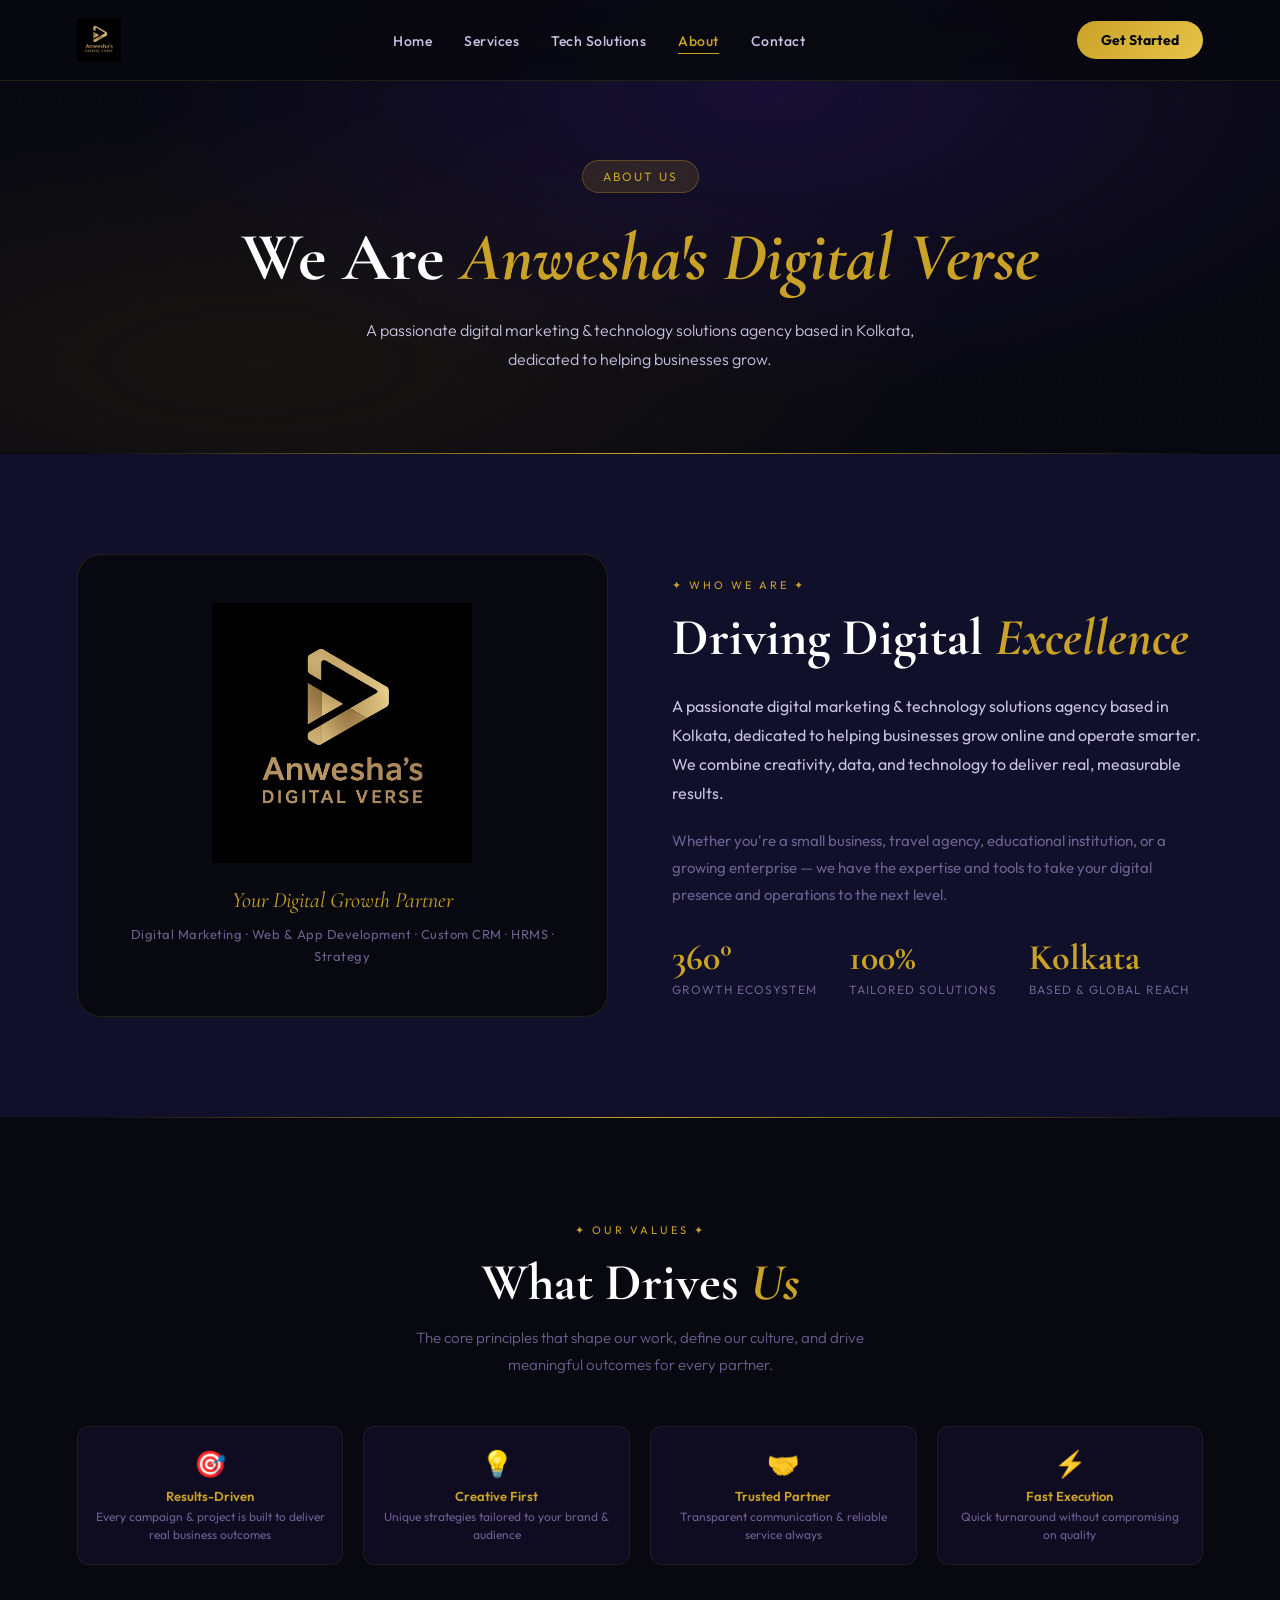
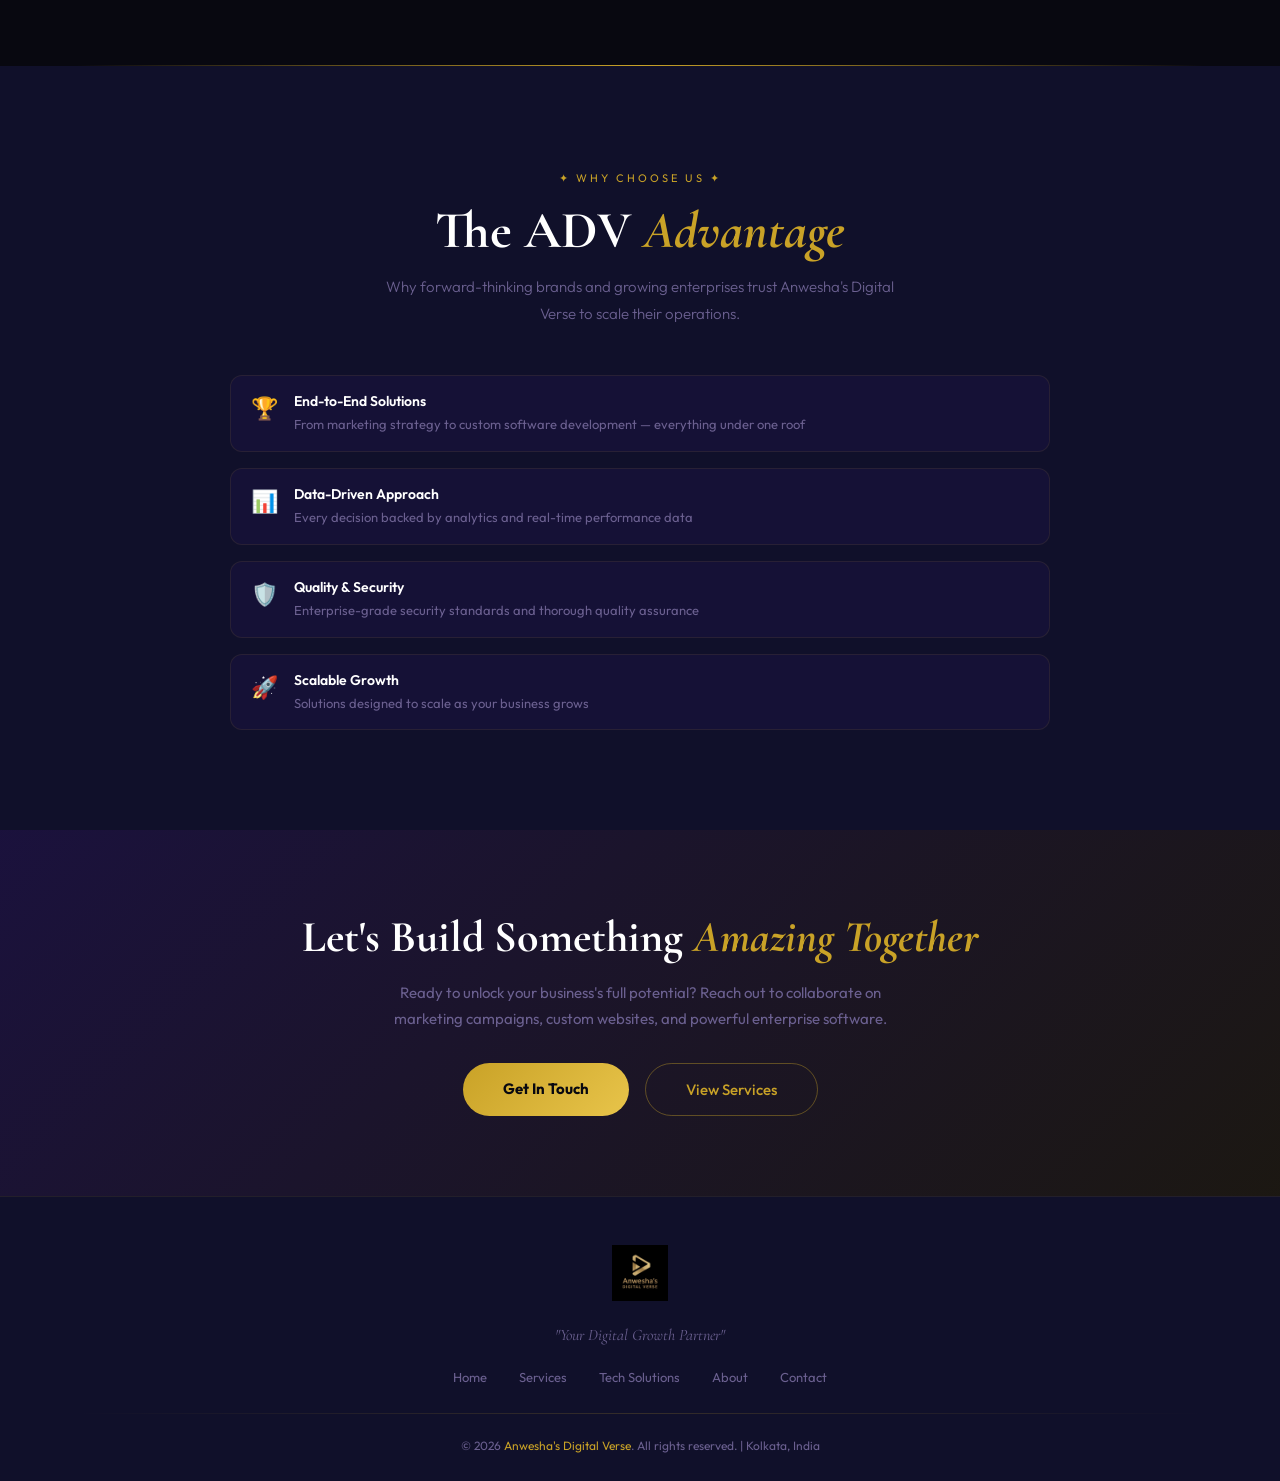
==== about.html @ 4ffcf2fe "Add files via upload" ====
<!DOCTYPE html>
<html lang="en">
<head>
  <meta charset="UTF-8"/>
  <meta name="viewport" content="width=device-width, initial-scale=1.0"/>
  <title>About Us | Anwesha's Digital Verse — Digital Growth Partner</title>
  <meta name="description" content="Discover Anwesha's Digital Verse — Kolkata's dedicated digital marketing and technology solutions agency specializing in social media, web & app development, custom CRM, and HRMS."/>
  
  <!-- Google Fonts -->
  <link href="https://fonts.googleapis.com/css2?family=Cormorant+Garamond:ital,wght@0,400;0,600;0,700;1,400;1,600&family=Outfit:wght@300;400;500;600;700&display=swap" rel="stylesheet"/>
  
  <!-- Global Stylesheet -->
  <link rel="stylesheet" href="styles.css"/>
</head>
<body>

  <!-- Navigation -->
  <nav>
    <a href="index.html" class="nav-logo">
      <img src="logo.png" alt="Anwesha's Digital Verse"/>
    </a>
    <ul class="nav-links">
      <li><a href="index.html">Home</a></li>
      <li><a href="services.html">Services</a></li>
      <li><a href="tech-solutions.html">Tech Solutions</a></li>
      <li><a href="about.html" class="active">About</a></li>
      <li><a href="contact.html">Contact</a></li>
    </ul>
    <a href="contact.html" class="nav-cta">Get Started</a>
    <button class="hamburger" onclick="openMobileNav()" aria-label="Toggle Navigation">
      <span></span><span></span><span></span>
    </button>
  </nav>

  <!-- Mobile Nav Overlay -->
  <div class="mobile-nav" id="mobileNav">
    <button class="close-btn" onclick="closeMobileNav()" aria-label="Close Navigation">✕</button>
    <a href="index.html">Home</a>
    <a href="services.html">Services</a>
    <a href="tech-solutions.html">Tech Solutions</a>
    <a href="about.html" class="active">About</a>
    <a href="contact.html">Contact</a>
  </div>

  <!-- 1. Page Hero -->
  <section class="page-hero">
    <div class="hero-badge">About Us</div>
    <h1>We Are <em>Anwesha's Digital Verse</em></h1>
    <p>A passionate digital marketing &amp; technology solutions agency based in Kolkata, dedicated to helping businesses grow.</p>
  </section>

  <div class="gold-divider"></div>

  <!-- 2. About Section -->
  <section style="background: var(--dark2); padding: 100px 6%;">
    <div class="two-col" style="display:grid;grid-template-columns:1fr 1fr;gap:64px;align-items:center;">
      <!-- Left Column: Logo & Brand Card -->
      <div style="background: var(--dark); border-radius: 24px; padding: 48px; border: 1px solid rgba(201,162,39,0.15); text-align: center;">
        <img src="logo.png" alt="Anwesha's Digital Verse" style="max-width: 260px; width: 100%; height: auto; display: block; margin: 0 auto;"/>
        <p style="margin-top: 24px; font-family: 'Cormorant Garamond', serif; font-size: 22px; color: var(--gold); font-style: italic;">Your Digital Growth Partner</p>
        <p style="font-size: 13px; color: var(--text-dim); margin-top: 10px; line-height: 1.7; letter-spacing: 0.5px;">Digital Marketing · Web &amp; App Development · Custom CRM · HRMS · Strategy</p>
      </div>

      <!-- Right Column: Story & Overview -->
      <div>
        <div class="section-tag">Who We Are</div>
        <h2 class="section-title" style="margin-bottom: 24px;">Driving Digital <em>Excellence</em></h2>
        <p style="font-size: 16px; color: var(--text); line-height: 1.8; margin-bottom: 20px;">
          A passionate digital marketing &amp; technology solutions agency based in Kolkata, dedicated to helping businesses grow online and operate smarter. We combine creativity, data, and technology to deliver real, measurable results.
        </p>
        <p style="font-size: 15px; color: var(--text-dim); line-height: 1.8; margin-bottom: 32px;">
          Whether you're a small business, travel agency, educational institution, or a growing enterprise — we have the expertise and tools to take your digital presence and operations to the next level.
        </p>
        
        <div style="display: flex; gap: 32px; flex-wrap: wrap;">
          <div>
            <div style="font-family: 'Cormorant Garamond', serif; font-size: 36px; font-weight: 700; color: var(--gold); line-height: 1;">360°</div>
            <div style="font-size: 12px; color: var(--text-dim); text-transform: uppercase; letter-spacing: 1px; margin-top: 6px;">Growth Ecosystem</div>
          </div>
          <div>
            <div style="font-family: 'Cormorant Garamond', serif; font-size: 36px; font-weight: 700; color: var(--gold); line-height: 1;">100%</div>
            <div style="font-size: 12px; color: var(--text-dim); text-transform: uppercase; letter-spacing: 1px; margin-top: 6px;">Tailored Solutions</div>
          </div>
          <div>
            <div style="font-family: 'Cormorant Garamond', serif; font-size: 36px; font-weight: 700; color: var(--gold); line-height: 1;">Kolkata</div>
            <div style="font-size: 12px; color: var(--text-dim); text-transform: uppercase; letter-spacing: 1px; margin-top: 6px;">Based &amp; Global Reach</div>
          </div>
        </div>
      </div>
    </div>
  </section>

  <div class="gold-divider"></div>

  <!-- 3. Values Section -->
  <section style="background: var(--dark); padding: 100px 6%;">
    <div style="text-align: center; max-width: 650px; margin: 0 auto 48px;">
      <div class="section-tag">Our Values</div>
      <h2 class="section-title">What Drives <em>Us</em></h2>
      <p class="section-sub" style="margin: 12px auto 0;">The core principles that shape our work, define our culture, and drive meaningful outcomes for every partner.</p>
    </div>

    <div style="display:grid;grid-template-columns:repeat(auto-fit,minmax(220px,1fr));gap:20px;margin-top:48px;">
      <div class="value-card">
        <div class="icon">🎯</div>
        <h4>Results-Driven</h4>
        <p>Every campaign &amp; project is built to deliver real business outcomes</p>
      </div>

      <div class="value-card">
        <div class="icon">💡</div>
        <h4>Creative First</h4>
        <p>Unique strategies tailored to your brand &amp; audience</p>
      </div>

      <div class="value-card">
        <div class="icon">🤝</div>
        <h4>Trusted Partner</h4>
        <p>Transparent communication &amp; reliable service always</p>
      </div>

      <div class="value-card">
        <div class="icon">⚡</div>
        <h4>Fast Execution</h4>
        <p>Quick turnaround without compromising on quality</p>
      </div>
    </div>
  </section>

  <div class="gold-divider"></div>

  <!-- 4. Why Choose Us Section -->
  <section style="background: var(--dark2); padding: 100px 6%;">
    <div style="text-align: center; max-width: 650px; margin: 0 auto 48px;">
      <div class="section-tag">Why Choose Us</div>
      <h2 class="section-title">The ADV <em>Advantage</em></h2>
      <p class="section-sub" style="margin: 12px auto 0;">Why forward-thinking brands and growing enterprises trust Anwesha's Digital Verse to scale their operations.</p>
    </div>

    <div style="max-width: 820px; margin: 0 auto;">
      <ul class="feature-list" style="list-style: none;">
        <li class="feature-item">
          <span class="feature-icon">🏆</span>
          <div>
            <h4>End-to-End Solutions</h4>
            <p>From marketing strategy to custom software development — everything under one roof</p>
          </div>
        </li>

        <li class="feature-item">
          <span class="feature-icon">📊</span>
          <div>
            <h4>Data-Driven Approach</h4>
            <p>Every decision backed by analytics and real-time performance data</p>
          </div>
        </li>

        <li class="feature-item">
          <span class="feature-icon">🛡️</span>
          <div>
            <h4>Quality &amp; Security</h4>
            <p>Enterprise-grade security standards and thorough quality assurance</p>
          </div>
        </li>

        <li class="feature-item">
          <span class="feature-icon">🚀</span>
          <div>
            <h4>Scalable Growth</h4>
            <p>Solutions designed to scale as your business grows</p>
          </div>
        </li>
      </ul>
    </div>
  </section>

  <!-- 5. CTA Banner -->
  <section class="cta-banner">
    <h2>Let's Build Something <em>Amazing Together</em></h2>
    <p>Ready to unlock your business's full potential? Reach out to collaborate on marketing campaigns, custom websites, and powerful enterprise software.</p>
    <div class="cta-btns">
      <a href="contact.html" class="btn-primary">Get In Touch</a>
      <a href="services.html" class="btn-outline">View Services</a>
    </div>
  </section>

  <!-- Footer -->
  <footer>
    <div class="footer-logo">
      <img src="logo.png" alt="Anwesha's Digital Verse"/>
    </div>
    <p class="footer-tagline">"Your Digital Growth Partner"</p>
    <div class="footer-links">
      <a href="index.html">Home</a>
      <a href="services.html">Services</a>
      <a href="tech-solutions.html">Tech Solutions</a>
      <a href="about.html">About</a>
      <a href="contact.html">Contact</a>
    </div>
    <div class="footer-divider"></div>
    <p class="footer-copy">© 2026 <span>Anwesha's Digital Verse</span>. All rights reserved. | Kolkata, India</p>
  </footer>

  <!-- Scripts -->
  <script src="script.js"></script>
</body>
</html>
---- styles.css ----
/* ================================================
   Anwesha's Digital Verse — Global Styles
   ================================================ */

:root {
  --gold: #c9a227;
  --gold-light: #e8c44a;
  --gold-dim: rgba(201,162,39,0.15);
  --dark: #080810;
  --dark2: #10102a;
  --dark3: #1a1a3a;
  --purple: #2d1b69;
  --purple-light: #9a7fd4;
  --white: #ffffff;
  --text: #c8c0e0;
  --text-dim: #6b6090;
}

*, *::before, *::after { box-sizing: border-box; margin: 0; padding: 0; }
html { scroll-behavior: smooth; }
body { background: var(--dark); color: var(--text); font-family: 'Outfit', sans-serif; overflow-x: hidden; }

/* SCROLLBAR */
::-webkit-scrollbar { width: 6px; }
::-webkit-scrollbar-track { background: var(--dark); }
::-webkit-scrollbar-thumb { background: var(--gold); border-radius: 3px; }

/* ================================================
   NAVIGATION
   ================================================ */
nav {
  position: fixed; top: 0; left: 0; right: 0; z-index: 100;
  display: flex; align-items: center; justify-content: space-between;
  padding: 18px 6%; background: rgba(8,8,16,0.92);
  backdrop-filter: blur(16px);
  border-bottom: 1px solid rgba(201,162,39,0.15);
  transition: all 0.3s;
}
.nav-logo { display: flex; align-items: center; gap: 12px; text-decoration: none; }
.nav-logo img { height: 44px; width: auto; }
.nav-links { display: flex; gap: 32px; list-style: none; }
.nav-links a {
  color: var(--text); text-decoration: none;
  font-size: 14px; font-weight: 500; letter-spacing: 0.5px;
  transition: color 0.3s; position: relative;
}
.nav-links a::after {
  content: ''; position: absolute; bottom: -4px; left: 0;
  width: 0; height: 1px; background: var(--gold); transition: width 0.3s;
}
.nav-links a:hover, .nav-links a.active { color: var(--gold); }
.nav-links a:hover::after, .nav-links a.active::after { width: 100%; }
.nav-cta {
  background: linear-gradient(135deg, var(--gold), var(--gold-light));
  color: var(--dark); padding: 10px 24px; border-radius: 50px;
  text-decoration: none; font-weight: 700; font-size: 14px;
  transition: transform 0.2s, box-shadow 0.2s;
}
.nav-cta:hover { transform: translateY(-2px); box-shadow: 0 8px 24px rgba(201,162,39,0.35); }
.hamburger { display: none; flex-direction: column; gap: 5px; cursor: pointer; background: none; border: none; padding: 8px; }
.hamburger span { display: block; width: 24px; height: 2px; background: var(--gold); border-radius: 2px; transition: 0.3s; }

/* Mobile Nav Overlay */
.mobile-nav {
  display: none; position: fixed; top: 0; left: 0; right: 0; bottom: 0;
  background: rgba(8,8,16,0.98); z-index: 99;
  flex-direction: column; align-items: center; justify-content: center; gap: 28px;
}
.mobile-nav.open { display: flex; }
.mobile-nav a {
  color: var(--text); text-decoration: none; font-size: 20px; font-weight: 500;
  letter-spacing: 1px; transition: color 0.3s;
}
.mobile-nav a:hover, .mobile-nav a.active { color: var(--gold); }
.mobile-nav .close-btn {
  position: absolute; top: 20px; right: 24px; background: none; border: none;
  color: var(--gold); font-size: 32px; cursor: pointer;
}

/* ================================================
   BUTTONS
   ================================================ */
.btn-primary {
  display: inline-block;
  background: linear-gradient(135deg, var(--gold), var(--gold-light));
  color: var(--dark); padding: 16px 40px; border-radius: 50px;
  text-decoration: none; font-weight: 700; font-size: 15px;
  transition: transform 0.2s, box-shadow 0.2s;
}
.btn-primary:hover { transform: translateY(-3px); box-shadow: 0 12px 32px rgba(201,162,39,0.4); }
.btn-outline {
  display: inline-block;
  border: 1px solid rgba(201,162,39,0.4); color: var(--gold);
  padding: 16px 40px; border-radius: 50px;
  text-decoration: none; font-weight: 500; font-size: 15px;
  transition: all 0.2s;
}
.btn-outline:hover { background: var(--gold-dim); border-color: var(--gold); }
.btn-sm {
  padding: 12px 28px; font-size: 13px;
}

/* ================================================
   SECTION COMMON
   ================================================ */
section { padding: 100px 6%; }
.section-tag {
  display: inline-block; font-size: 11px; color: var(--gold);
  letter-spacing: 3px; text-transform: uppercase; margin-bottom: 16px;
}
.section-tag::before { content: '✦  '; }
.section-tag::after  { content: '  ✦'; }
h2.section-title {
  font-family: 'Cormorant Garamond', serif;
  font-size: clamp(32px, 5vw, 52px); font-weight: 700;
  color: var(--white); line-height: 1.15;
}
h2.section-title em { color: var(--gold); font-style: italic; }
.section-sub {
  font-size: 15px; color: var(--text-dim); line-height: 1.8;
  max-width: 520px; margin-top: 12px; font-weight: 300;
}

/* DIVIDER */
.gold-divider { height: 1px; background: linear-gradient(90deg, transparent, var(--gold), transparent); margin: 0 6%; }

/* ================================================
   HERO (Home Page)
   ================================================ */
.hero {
  min-height: 100vh; display: flex; align-items: center;
  justify-content: center; text-align: center;
  padding: 140px 6% 80px;
  position: relative; overflow: hidden;
  background: radial-gradient(ellipse at 60% 20%, rgba(45,27,105,0.4) 0%, transparent 60%),
              radial-gradient(ellipse at 20% 80%, rgba(201,162,39,0.08) 0%, transparent 50%),
              var(--dark);
}
.hero::before {
  content: ''; position: absolute; inset: 0;
  background-image: radial-gradient(circle, rgba(201,162,39,0.06) 1px, transparent 1px);
  background-size: 40px 40px;
  animation: gridMove 20s linear infinite;
}
.hero-content {
  position: relative; z-index: 1; max-width: 900px; margin: 0 auto;
}
.hero .hero-badge, .hero-badge {
  display: inline-block; background: var(--gold-dim);
  border: 1px solid rgba(201,162,39,0.3); border-radius: 50px;
  padding: 8px 20px; font-size: 12px; color: var(--gold);
  letter-spacing: 2px; text-transform: uppercase; margin-bottom: 28px;
  animation: fadeUp 0.8s ease both; position: relative;
}
.hero h1 {
  font-family: 'Cormorant Garamond', serif;
  font-size: clamp(48px, 8vw, 88px); font-weight: 700;
  line-height: 1.05; color: var(--white);
  animation: fadeUp 0.9s ease 0.1s both; position: relative;
}
.hero h1 em { color: var(--gold); font-style: italic; }
.hero p {
  max-width: 660px; margin: 24px auto 0;
  font-size: 16px; color: var(--text); line-height: 1.8; font-weight: 300;
  animation: fadeUp 1s ease 0.2s both; position: relative;
}
.hero-btns {
  display: flex; gap: 16px; justify-content: center; margin-top: 40px; flex-wrap: wrap;
  animation: fadeUp 1s ease 0.3s both; position: relative;
}
.hero-stats {
  display: flex; gap: 48px; justify-content: center; margin-top: 64px; flex-wrap: wrap;
  animation: fadeUp 1s ease 0.4s both; position: relative;
}
.stat { text-align: center; }
.stat-num {
  font-family: 'Cormorant Garamond', serif;
  font-size: 40px; font-weight: 700; color: var(--gold); line-height: 1;
}
.stat-label { font-size: 12px; color: var(--text-dim); letter-spacing: 1px; margin-top: 4px; }

/* ================================================
   PAGE HERO (inner pages)
   ================================================ */
.page-hero {
  padding: 160px 6% 80px; text-align: center;
  position: relative; overflow: hidden;
  background: radial-gradient(ellipse at 60% 20%, rgba(45,27,105,0.4) 0%, transparent 60%),
              radial-gradient(ellipse at 20% 80%, rgba(201,162,39,0.08) 0%, transparent 50%),
              var(--dark);
}
.page-hero::before {
  content: ''; position: absolute; inset: 0;
  background-image: radial-gradient(circle, rgba(201,162,39,0.06) 1px, transparent 1px);
  background-size: 40px 40px;
  animation: gridMove 20s linear infinite;
}
.page-hero h1 {
  font-family: 'Cormorant Garamond', serif;
  font-size: clamp(40px, 6vw, 68px); font-weight: 700;
  line-height: 1.1; color: var(--white);
  animation: fadeUp 0.9s ease both; position: relative;
}
.page-hero h1 em { color: var(--gold); font-style: italic; }
.page-hero p {
  max-width: 600px; margin: 20px auto 0; font-size: 16px;
  color: var(--text); line-height: 1.8; font-weight: 300;
  animation: fadeUp 1s ease 0.15s both; position: relative;
}
.page-hero .hero-badge {
  display: inline-block; background: var(--gold-dim);
  border: 1px solid rgba(201,162,39,0.3); border-radius: 50px;
  padding: 8px 20px; font-size: 12px; color: var(--gold);
  letter-spacing: 2px; text-transform: uppercase; margin-bottom: 28px;
  animation: fadeUp 0.8s ease both; position: relative;
}

/* ================================================
   SERVICE CARDS
   ================================================ */
.services { background: var(--dark2); }
.services-header { text-align: center; margin-bottom: 64px; }
.services-header .section-sub { margin: 12px auto 0; }
.services-grid {
  display: grid; grid-template-columns: repeat(auto-fit, minmax(300px, 1fr)); gap: 24px;
}
.service-card {
  background: linear-gradient(145deg, rgba(45,27,105,0.3), rgba(16,16,42,0.8));
  border: 1px solid rgba(201,162,39,0.12);
  border-radius: 20px; padding: 36px 32px;
  transition: transform 0.3s, border-color 0.3s, box-shadow 0.3s;
  position: relative; overflow: hidden;
}
.service-card::before {
  content: ''; position: absolute; top: 0; left: 0; right: 0; height: 3px;
  background: linear-gradient(90deg, var(--gold), var(--gold-light));
  transform: scaleX(0); transition: transform 0.3s; transform-origin: left;
}
.service-card:hover { transform: translateY(-6px); border-color: rgba(201,162,39,0.3); box-shadow: 0 20px 48px rgba(0,0,0,0.4); }
.service-card:hover::before { transform: scaleX(1); }
.service-icon { font-size: 36px; margin-bottom: 20px; }
.service-card h3 { font-family: 'Cormorant Garamond', serif; font-size: 24px; font-weight: 700; color: var(--white); margin-bottom: 12px; }
.service-card p { font-size: 14px; color: var(--text-dim); line-height: 1.8; }
.service-list { list-style: none; margin-top: 16px; }
.service-list li { font-size: 13px; color: var(--text); padding: 5px 0; display: flex; gap: 8px; align-items: center; }
.service-list li::before { content: '→'; color: var(--gold); font-size: 12px; flex-shrink: 0; }
.services-cta { text-align: center; margin-top: 48px; }

/* ================================================
   FEATURE LIST (used in tech-solutions)
   ================================================ */
.feature-list { list-style: none; margin-top: 32px; display: flex; flex-direction: column; gap: 16px; }
.feature-item {
  display: flex; gap: 16px; align-items: flex-start;
  padding: 16px 20px; background: rgba(45,27,105,0.2);
  border: 1px solid rgba(201,162,39,0.1); border-radius: 12px;
  transition: border-color 0.3s;
}
.feature-item:hover { border-color: rgba(201,162,39,0.3); }
.feature-icon { font-size: 22px; flex-shrink: 0; margin-top: 2px; }
.feature-item h4 { font-size: 14px; font-weight: 600; color: var(--white); margin-bottom: 4px; }
.feature-item p { font-size: 13px; color: var(--text-dim); line-height: 1.6; }

/* ================================================
   PROCESS STEPS
   ================================================ */
.process { background: var(--dark); }
.process-header { text-align: center; margin-bottom: 64px; }
.process-header .section-sub { margin: 12px auto 0; }
.process-grid {
  display: grid; grid-template-columns: repeat(auto-fit, minmax(240px, 1fr)); gap: 24px;
  counter-reset: step;
}
.process-step {
  background: linear-gradient(145deg, rgba(45,27,105,0.2), rgba(16,16,42,0.7));
  border: 1px solid rgba(201,162,39,0.1);
  border-radius: 20px; padding: 36px 28px;
  text-align: center; position: relative;
  transition: border-color 0.3s, transform 0.3s;
  counter-increment: step;
}
.process-step:hover { border-color: rgba(201,162,39,0.3); transform: translateY(-4px); }
.process-step::before {
  content: counter(step);
  display: flex; align-items: center; justify-content: center;
  width: 48px; height: 48px; margin: 0 auto 20px;
  background: linear-gradient(135deg, var(--gold), var(--gold-light));
  border-radius: 50%; font-family: 'Cormorant Garamond', serif;
  font-size: 22px; font-weight: 700; color: var(--dark);
}
.process-step h4 { font-family: 'Cormorant Garamond', serif; font-size: 20px; color: var(--white); font-weight: 700; margin-bottom: 10px; }
.process-step p { font-size: 13px; color: var(--text-dim); line-height: 1.7; }

/* ================================================
   VALUE CARDS
   ================================================ */
.value-card {
  background: rgba(45,27,105,0.2); border: 1px solid rgba(201,162,39,0.1);
  border-radius: 12px; padding: 20px 16px; text-align: center;
  transition: border-color 0.3s;
}
.value-card:hover { border-color: rgba(201,162,39,0.3); }
.value-card .icon { font-size: 26px; margin-bottom: 8px; }
.value-card h4 { font-size: 13px; font-weight: 600; color: var(--gold); margin-bottom: 4px; }
.value-card p { font-size: 12px; color: var(--text-dim); line-height: 1.5; }

/* ================================================
   CONTACT CARDS & FORM
   ================================================ */
.contact-cards { display: flex; flex-direction: column; gap: 16px; }
.contact-card {
  display: flex; gap: 16px; align-items: center;
  padding: 18px 22px; background: rgba(45,27,105,0.2);
  border: 1px solid rgba(201,162,39,0.1); border-radius: 14px;
  transition: border-color 0.3s;
}
.contact-card:hover { border-color: var(--gold); }
.contact-card .icon { font-size: 24px; flex-shrink: 0; }
.contact-card h4 { font-size: 12px; color: var(--text-dim); margin-bottom: 3px; letter-spacing: 1px; text-transform: uppercase; }
.contact-card p, .contact-card a { font-size: 15px; color: var(--white); font-weight: 500; text-decoration: none; }
.contact-card a:hover { color: var(--gold); }
.social-links { display: flex; gap: 12px; margin-top: 28px; }
.social-btn {
  display: flex; align-items: center; gap: 8px;
  padding: 12px 20px; border-radius: 50px; text-decoration: none;
  font-size: 13px; font-weight: 600; transition: transform 0.2s, box-shadow 0.2s;
}
.social-fb { background: linear-gradient(135deg,#1877F2,#0d5fc4); color: white; }
.social-ig { background: linear-gradient(135deg,#f58529,#dd2a7b,#8134af); color: white; }
.social-btn:hover { transform: translateY(-3px); box-shadow: 0 8px 24px rgba(0,0,0,0.3); }

.contact-form-wrap {
  background: linear-gradient(145deg, rgba(45,27,105,0.3), rgba(16,16,42,0.8));
  border: 1px solid rgba(201,162,39,0.12); border-radius: 24px; padding: 40px;
}
.contact-form-wrap h3 {
  font-family: 'Cormorant Garamond', serif; font-size: 26px;
  color: var(--white); margin-bottom: 28px; font-weight: 700;
}
.form-group { margin-bottom: 20px; }
.form-group label { display: block; font-size: 12px; color: var(--text-dim); letter-spacing: 1px; text-transform: uppercase; margin-bottom: 8px; }
.form-group input, .form-group textarea, .form-group select {
  width: 100%; background: rgba(8,8,16,0.8);
  border: 1px solid rgba(201,162,39,0.15); border-radius: 10px;
  padding: 12px 16px; color: var(--white); font-family: 'Outfit', sans-serif;
  font-size: 14px; transition: border-color 0.3s; outline: none;
}
.form-group input:focus, .form-group textarea:focus, .form-group select:focus { border-color: var(--gold); }
.form-group textarea { resize: vertical; min-height: 100px; }
.form-group select option { background: var(--dark2); }
.form-submit {
  width: 100%; background: linear-gradient(135deg, var(--gold), var(--gold-light));
  color: var(--dark); border: none; padding: 16px; border-radius: 50px;
  font-family: 'Outfit', sans-serif; font-size: 15px; font-weight: 700;
  cursor: pointer; transition: transform 0.2s, box-shadow 0.2s;
}
.form-submit:hover { transform: translateY(-2px); box-shadow: 0 10px 28px rgba(201,162,39,0.4); }

/* ================================================
   TECH VISUAL
   ================================================ */
.tech-visual {
  background: linear-gradient(145deg, rgba(45,27,105,0.4), rgba(16,16,42,0.9));
  border: 1px solid rgba(201,162,39,0.15); border-radius: 24px;
  padding: 40px; text-align: center;
}
.tech-big-icon { font-size: 80px; margin-bottom: 20px; display: block; animation: pulse 2s ease infinite; }
.tech-title { font-family: 'Cormorant Garamond', serif; font-size: 28px; color: var(--white); font-weight: 700; margin-bottom: 8px; }
.tech-sub { font-size: 14px; color: var(--text-dim); margin-bottom: 28px; }
.tech-chips { display: flex; flex-wrap: wrap; gap: 8px; justify-content: center; }
.tech-chip {
  background: rgba(201,162,39,0.1); border: 1px solid rgba(201,162,39,0.25);
  border-radius: 50px; padding: 6px 16px; font-size: 12px; color: var(--gold);
}

/* ================================================
   CTA BANNER
   ================================================ */
.cta-banner {
  padding: 80px 6%; text-align: center;
  background: linear-gradient(135deg, rgba(45,27,105,0.5), rgba(201,162,39,0.1));
}
.cta-banner h2 {
  font-family: 'Cormorant Garamond', serif;
  font-size: clamp(28px, 4vw, 44px); font-weight: 700;
  color: var(--white); margin-bottom: 16px;
}
.cta-banner h2 em { color: var(--gold); font-style: italic; }
.cta-banner p { font-size: 15px; color: var(--text-dim); margin-bottom: 32px; max-width: 500px; margin-left: auto; margin-right: auto; line-height: 1.7; }
.cta-btns { display: flex; gap: 16px; justify-content: center; flex-wrap: wrap; }

/* ================================================
   FOOTER
   ================================================ */
footer {
  background: var(--dark2); border-top: 1px solid rgba(201,162,39,0.1);
  padding: 48px 6% 28px; text-align: center;
}
.footer-logo { margin-bottom: 20px; }
.footer-logo img { height: 56px; }
.footer-tagline { font-family: 'Cormorant Garamond', serif; font-size: 16px; color: var(--text-dim); margin-bottom: 24px; font-style: italic; }
.footer-links { display: flex; justify-content: center; gap: 32px; flex-wrap: wrap; margin-bottom: 28px; }
.footer-links a { font-size: 13px; color: var(--text-dim); text-decoration: none; transition: color 0.3s; }
.footer-links a:hover { color: var(--gold); }
.footer-divider { height: 1px; background: linear-gradient(90deg, transparent, rgba(201,162,39,0.2), transparent); margin-bottom: 24px; }
.footer-copy { font-size: 12px; color: var(--text-dim); }
.footer-copy span { color: var(--gold); }

/* ================================================
   ANIMATIONS
   ================================================ */
@keyframes fadeUp {
  from { opacity: 0; transform: translateY(30px); }
  to   { opacity: 1; transform: translateY(0); }
}
@keyframes pulse { 0%,100% { transform: scale(1); } 50% { transform: scale(1.08); } }
@keyframes gridMove { from { transform: translateY(0); } to { transform: translateY(40px); } }

/* ================================================
   RESPONSIVE
   ================================================ */
@media (max-width: 900px) {
  .nav-links, .nav-cta { display: none; }
  .hamburger { display: flex; }
  .two-col { grid-template-columns: 1fr !important; gap: 40px !important; }
  .hero-stats { gap: 28px; }
}
@media (max-width: 600px) {
  section { padding: 70px 5%; }
  .services-grid { grid-template-columns: 1fr; }
  .social-links { flex-direction: column; }
  .cta-btns { flex-direction: column; align-items: center; }
  .hero-btns { flex-direction: column; align-items: center; }
  .process-grid { grid-template-columns: 1fr 1fr; }
}
@media (max-width: 400px) {
  .process-grid { grid-template-columns: 1fr; }
}
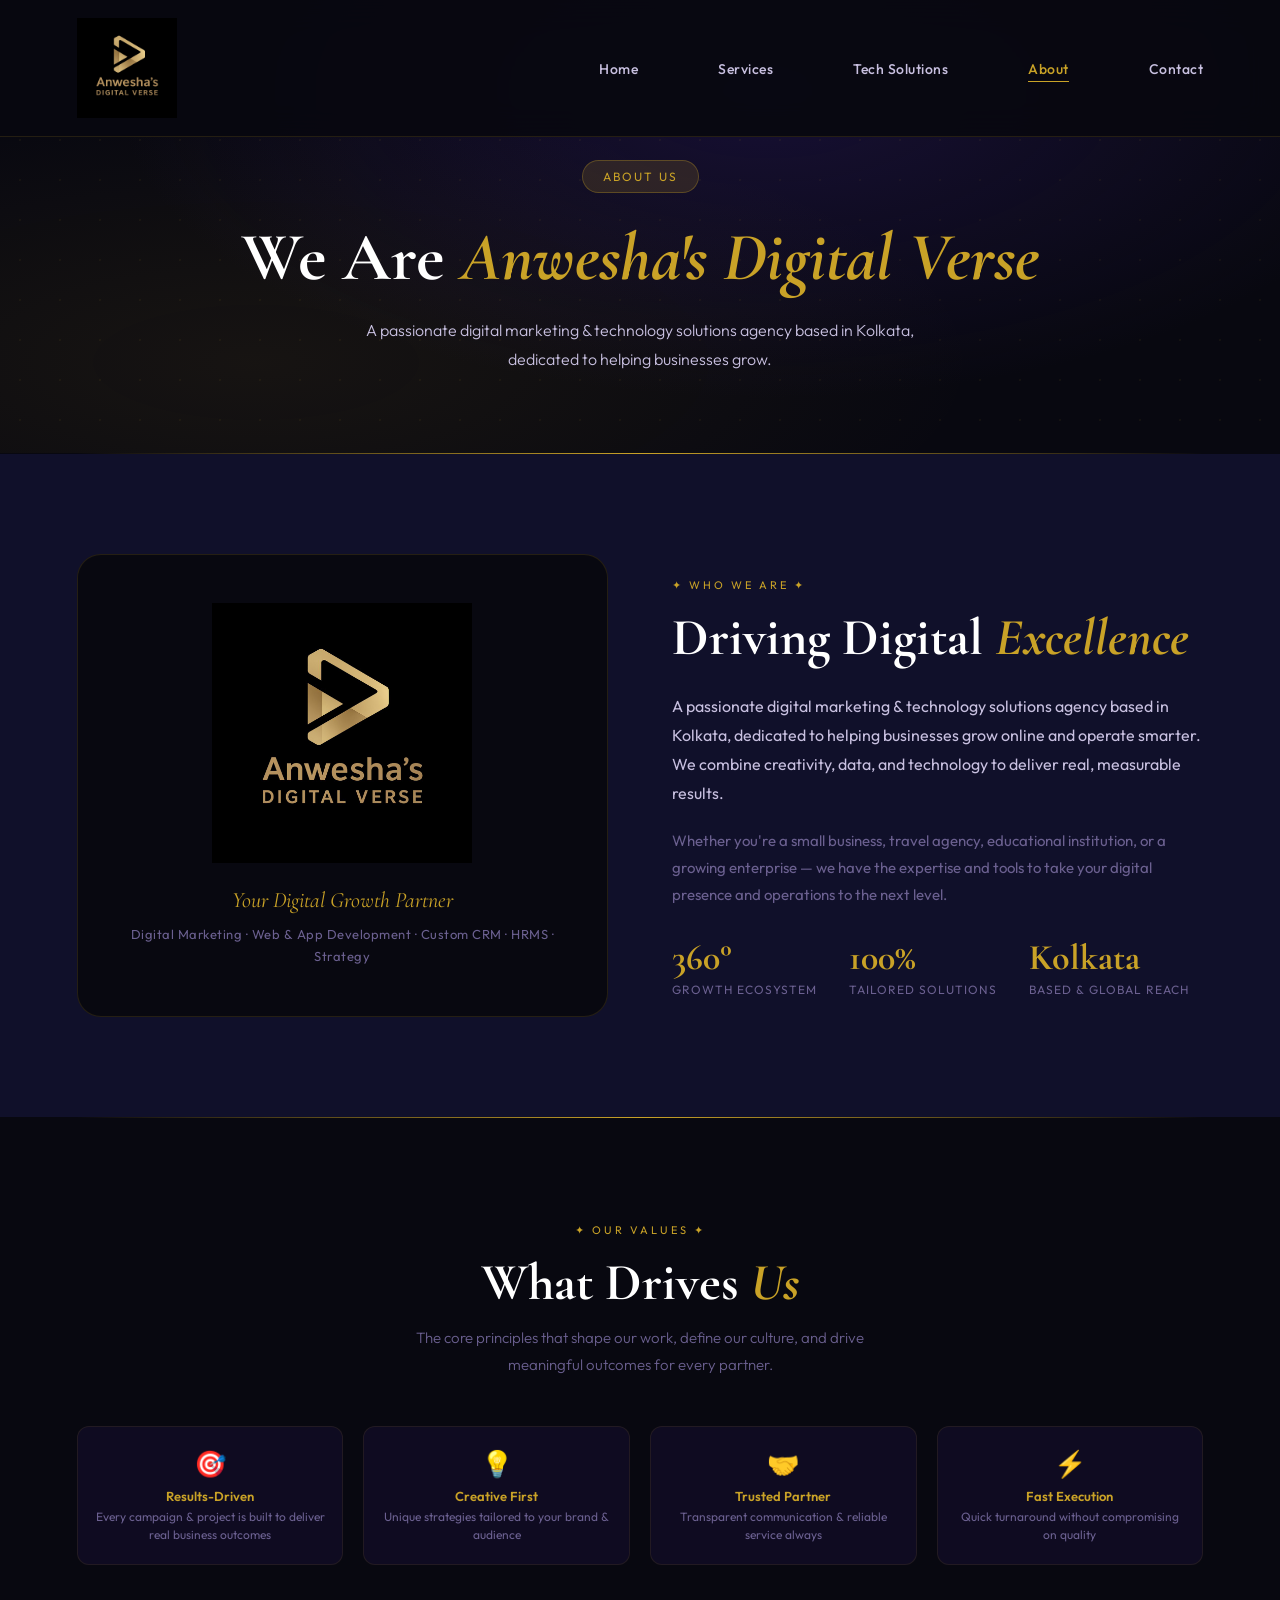
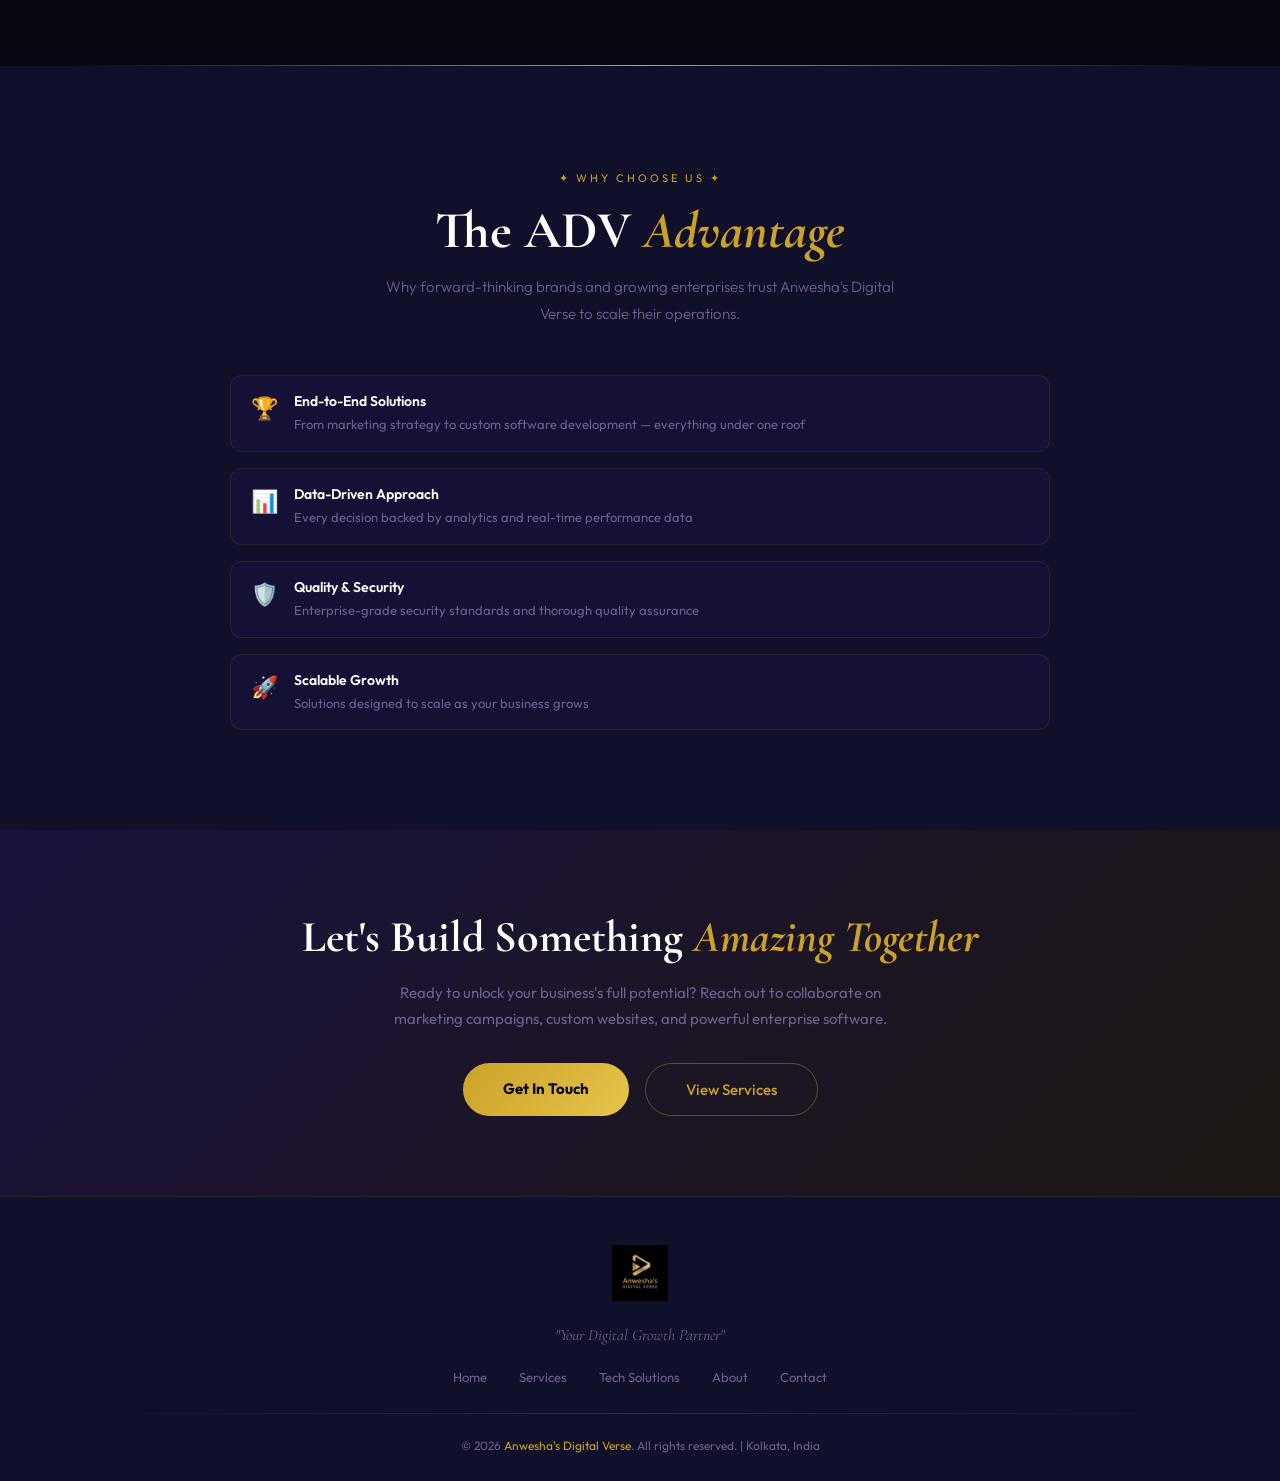
==== commit 45742a49: "Update about.html" ====
--- a/about.html
+++ b/about.html
@@ -3,8 +3,29 @@
 <head>
   <meta charset="UTF-8"/>
   <meta name="viewport" content="width=device-width, initial-scale=1.0"/>
-  <title>About Us | Anwesha's Digital Verse — Digital Growth Partner</title>
-  <meta name="description" content="Discover Anwesha's Digital Verse — Kolkata's dedicated digital marketing and technology solutions agency specializing in social media, web & app development, custom CRM, and HRMS."/>
+  <title>About Us | Anwesha's Digital Verse — Digital Marketing Agency in Kolkata</title>
+  <meta name="description" content="Learn about Anwesha's Digital Verse — a passionate digital marketing & technology agency in Kolkata helping businesses grow with creative strategies, custom software & data-driven marketing."/>
+  <meta name="keywords" content="about Anwesha's Digital Verse, digital marketing agency Kolkata, technology solutions company India, web development company Kolkata, best digital agency Kolkata"/>
+  <meta name="author" content="Anwesha's Digital Verse"/>
+  <meta name="robots" content="index, follow"/>
+  <meta name="theme-color" content="#080810"/>
+  <link rel="icon" type="image/png" href="logo.png"/>
+  <link rel="canonical" href="https://anweshasdigitalverse.in/about.html"/>
+
+  <!-- Open Graph -->
+  <meta property="og:title" content="About Anwesha's Digital Verse | Digital Marketing Agency Kolkata"/>
+  <meta property="og:description" content="A passionate digital marketing & technology agency in Kolkata — creativity, data & technology for real business growth."/>
+  <meta property="og:image" content="https://anweshasdigitalverse.in/logo.png"/>
+  <meta property="og:url" content="https://anweshasdigitalverse.in/about.html"/>
+  <meta property="og:type" content="website"/>
+  <meta property="og:site_name" content="Anwesha's Digital Verse"/>
+  <meta property="og:locale" content="en_IN"/>
+
+  <!-- Twitter Card -->
+  <meta name="twitter:card" content="summary_large_image"/>
+  <meta name="twitter:title" content="About Anwesha's Digital Verse | Kolkata Digital Agency"/>
+  <meta name="twitter:description" content="A passionate digital marketing & technology agency in Kolkata — creativity, data & technology for real business growth."/>
+  <meta name="twitter:image" content="https://anweshasdigitalverse.in/logo.png"/>
   
   <!-- Google Fonts -->
   <link href="https://fonts.googleapis.com/css2?family=Cormorant+Garamond:ital,wght@0,400;0,600;0,700;1,400;1,600&family=Outfit:wght@300;400;500;600;700&display=swap" rel="stylesheet"/>
@@ -26,7 +47,7 @@
       <li><a href="about.html" class="active">About</a></li>
       <li><a href="contact.html">Contact</a></li>
     </ul>
-    <a href="contact.html" class="nav-cta">Get Started</a>
+
     <button class="hamburger" onclick="openMobileNav()" aria-label="Toggle Navigation">
       <span></span><span></span><span></span>
     </button>
@@ -179,7 +200,7 @@
     <h2>Let's Build Something <em>Amazing Together</em></h2>
     <p>Ready to unlock your business's full potential? Reach out to collaborate on marketing campaigns, custom websites, and powerful enterprise software.</p>
     <div class="cta-btns">
-      <a href="contact.html" class="btn-primary">Get In Touch</a>
+      <a href="https://wa.me/918017586675?text=Hi%21%20I%20want%20to%20know%20more." target="_blank" class="btn-primary">Get In Touch</a>
       <a href="services.html" class="btn-outline">View Services</a>
     </div>
   </section>
@@ -203,5 +224,28 @@
 
   <!-- Scripts -->
   <script src="script.js"></script>
+
+  <!-- Structured Data -->
+  <script type="application/ld+json">
+  {
+    "@context": "https://schema.org",
+    "@type": "AboutPage",
+    "mainEntity": {
+      "@type": "Organization",
+      "name": "Anwesha's Digital Verse",
+      "url": "https://anweshasdigitalverse.in",
+      "logo": "https://anweshasdigitalverse.in/logo.png",
+      "description": "A passionate digital marketing and technology solutions agency based in Kolkata, dedicated to helping businesses grow online.",
+      "telephone": "+918017586675",
+      "address": {
+        "@type": "PostalAddress",
+        "addressLocality": "Kolkata",
+        "addressRegion": "West Bengal",
+        "addressCountry": "IN"
+      },
+      "foundingDate": "2026"
+    }
+  }
+  </script>
 </body>
 </html>
--- a/styles.css
+++ b/styles.css
@@ -37,8 +37,8 @@
   transition: all 0.3s;
 }
 .nav-logo { display: flex; align-items: center; gap: 12px; text-decoration: none; }
-.nav-logo img { height: 44px; width: auto; }
-.nav-links { display: flex; gap: 32px; list-style: none; }
+.nav-logo img { height: 100px; width: auto; }
+.nav-links { display: flex; gap: 80px; list-style: none; }
 .nav-links a {
   color: var(--text); text-decoration: none;
   font-size: 14px; font-weight: 500; letter-spacing: 0.5px;
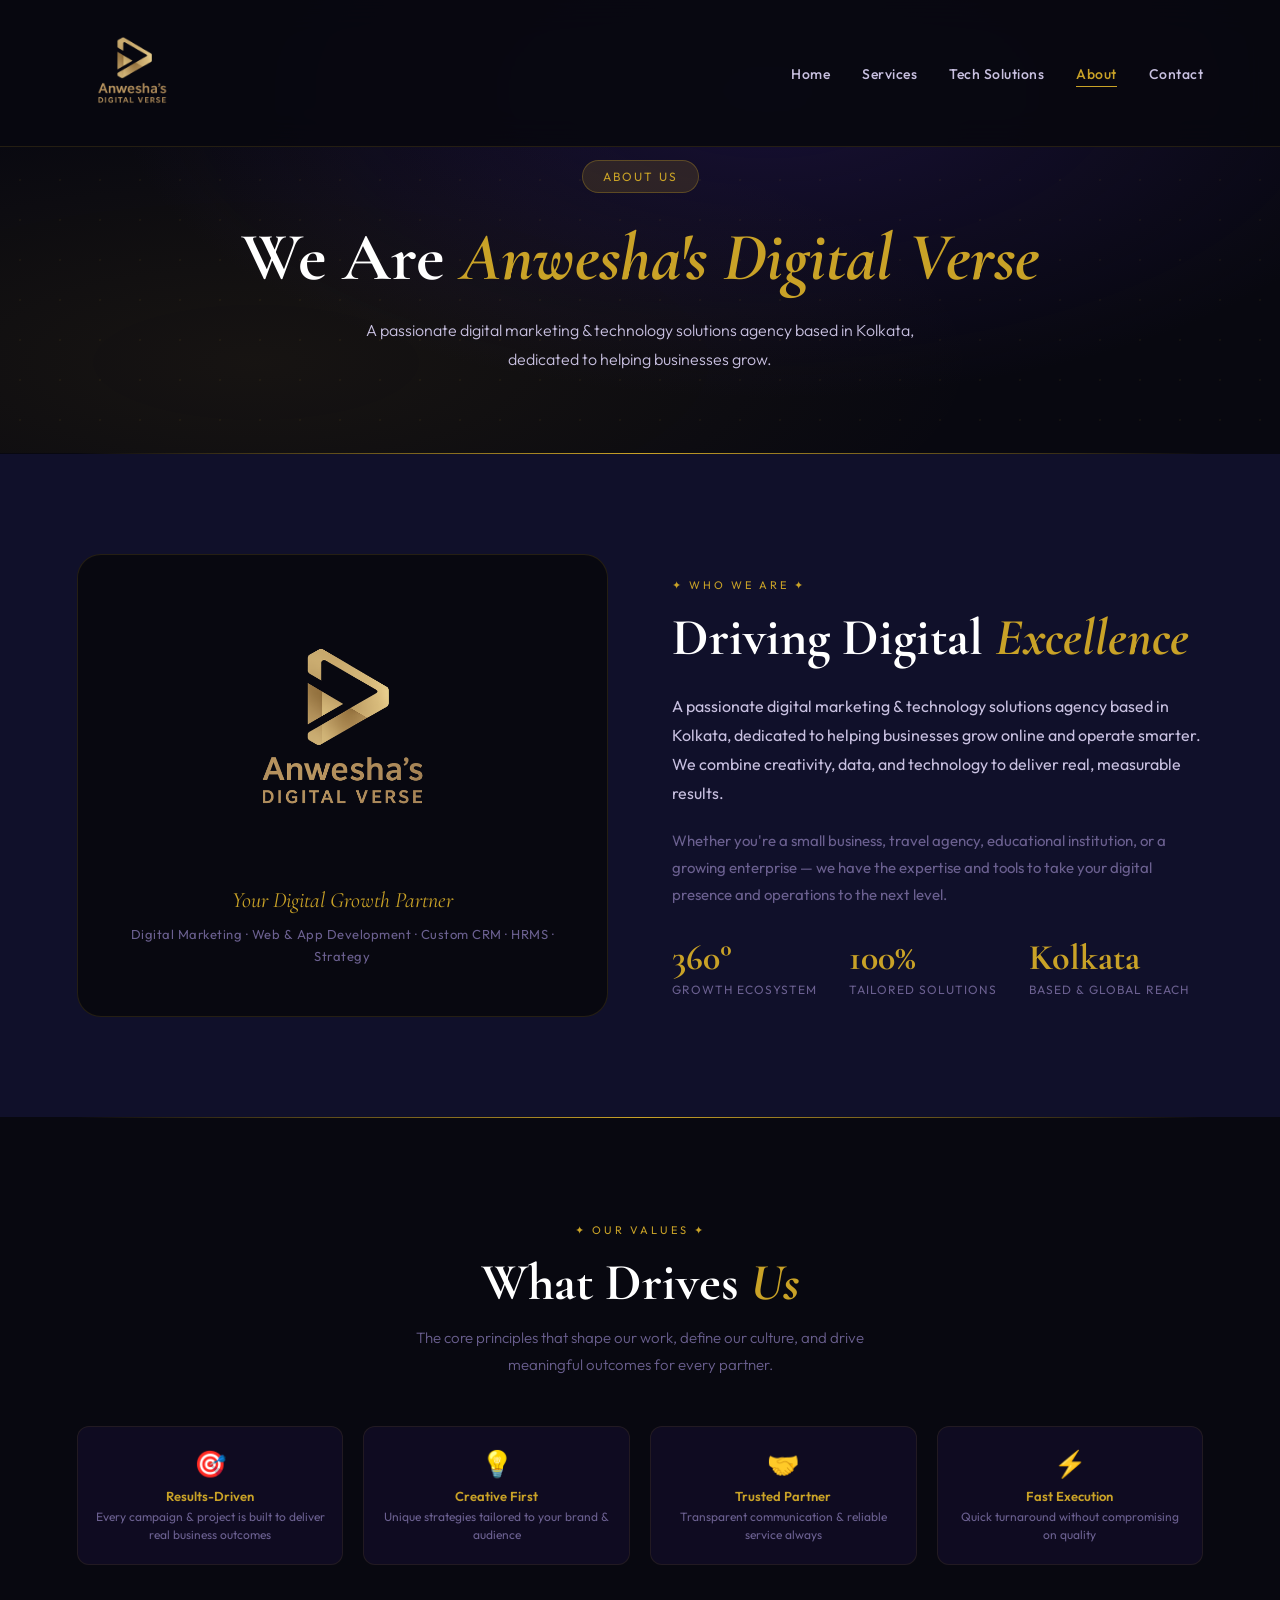
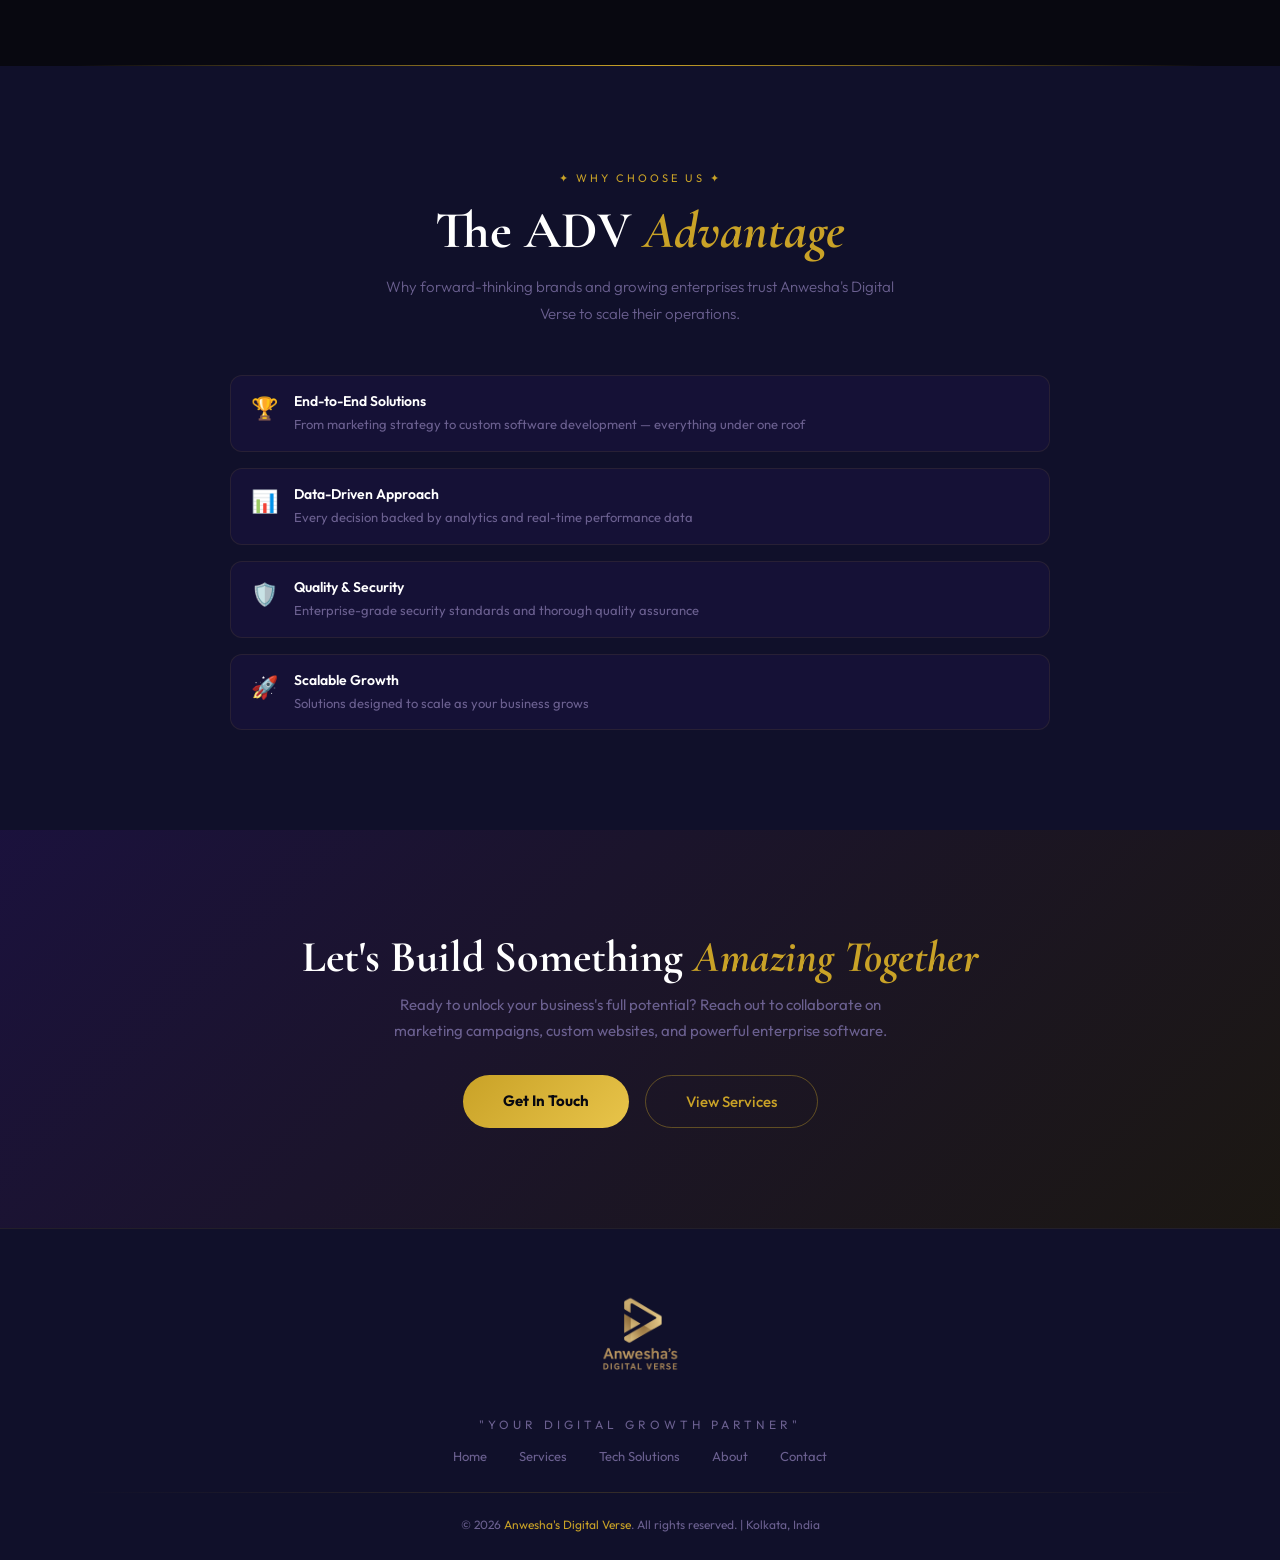
==== commit 0370f23b: "Update about.html" ====
--- a/about.html
+++ b/about.html
@@ -9,7 +9,7 @@
   <meta name="author" content="Anwesha's Digital Verse"/>
   <meta name="robots" content="index, follow"/>
   <meta name="theme-color" content="#080810"/>
-  <link rel="icon" type="image/png" href="logo.png"/>
+  <link rel="icon" type="image/png" href="favicon.png"/>
   <link rel="canonical" href="https://anweshasdigitalverse.in/about.html"/>
 
   <!-- Open Graph -->
--- a/styles.css
+++ b/styles.css
@@ -37,8 +37,8 @@
   transition: all 0.3s;
 }
 .nav-logo { display: flex; align-items: center; gap: 12px; text-decoration: none; }
-.nav-logo img { height: 100px; width: auto; }
-.nav-links { display: flex; gap: 80px; list-style: none; }
+.nav-logo img { height: 110px; width: auto; }
+.nav-links { display: flex; gap: 32px; list-style: none; }
 .nav-links a {
   color: var(--text); text-decoration: none;
   font-size: 14px; font-weight: 500; letter-spacing: 0.5px;
@@ -125,7 +125,7 @@
 .gold-divider { height: 1px; background: linear-gradient(90deg, transparent, var(--gold), transparent); margin: 0 6%; }
 
 /* ================================================
-   HERO (Home Page)
+   HERO (Home Page — New Studio Layout)
    ================================================ */
 .hero {
   min-height: 100vh; display: flex; align-items: center;
@@ -145,6 +145,71 @@
 .hero-content {
   position: relative; z-index: 1; max-width: 900px; margin: 0 auto;
 }
+
+/* Hero brand mark */
+.hero-brand-mark {
+  font-family: 'Cormorant Garamond', serif;
+  font-size: clamp(72px, 12vw, 120px);
+  font-weight: 700;
+  color: var(--gold);
+  letter-spacing: 12px;
+  line-height: 1;
+  margin-bottom: 8px;
+  animation: fadeUp 0.8s ease both;
+}
+.hero-brand-sub {
+  font-size: 13px;
+  color: var(--text-dim);
+  letter-spacing: 6px;
+  text-transform: uppercase;
+  margin-bottom: 48px;
+  animation: fadeUp 0.8s ease 0.1s both;
+}
+
+.hero h1 {
+  font-family: 'Cormorant Garamond', serif;
+  font-size: clamp(36px, 6vw, 72px); font-weight: 700;
+  line-height: 1.1; color: var(--white);
+  animation: fadeUp 0.9s ease 0.15s both; position: relative;
+}
+.hero h1 em { color: var(--gold); font-style: italic; }
+
+/* Hero services row */
+.hero-services-row {
+  display: flex; gap: 24px; justify-content: center; flex-wrap: wrap;
+  margin-top: 40px;
+  animation: fadeUp 1s ease 0.25s both;
+}
+.hero-services-row span {
+  font-size: 13px;
+  color: var(--text-dim);
+  letter-spacing: 1.5px;
+  text-transform: uppercase;
+  padding: 8px 0;
+  border-bottom: 1px solid rgba(201,162,39,0.2);
+  transition: color 0.3s, border-color 0.3s;
+}
+.hero-services-row span:hover {
+  color: var(--gold);
+  border-bottom-color: var(--gold);
+}
+
+.hero-btns {
+  display: flex; gap: 16px; justify-content: center; margin-top: 48px; flex-wrap: wrap;
+  animation: fadeUp 1s ease 0.35s both; position: relative;
+}
+
+/* Hero stats (kept for reuse on other pages) */
+.hero-stats {
+  display: flex; gap: 48px; justify-content: center; margin-top: 64px; flex-wrap: wrap;
+  animation: fadeUp 1s ease 0.4s both; position: relative;
+}
+.stat { text-align: center; }
+.stat-num {
+  font-family: 'Cormorant Garamond', serif;
+  font-size: 40px; font-weight: 700; color: var(--gold); line-height: 1;
+}
+.stat-label { font-size: 12px; color: var(--text-dim); letter-spacing: 1px; margin-top: 4px; }
 .hero .hero-badge, .hero-badge {
   display: inline-block; background: var(--gold-dim);
   border: 1px solid rgba(201,162,39,0.3); border-radius: 50px;
@@ -152,32 +217,265 @@
   letter-spacing: 2px; text-transform: uppercase; margin-bottom: 28px;
   animation: fadeUp 0.8s ease both; position: relative;
 }
-.hero h1 {
-  font-family: 'Cormorant Garamond', serif;
-  font-size: clamp(48px, 8vw, 88px); font-weight: 700;
-  line-height: 1.05; color: var(--white);
-  animation: fadeUp 0.9s ease 0.1s both; position: relative;
-}
-.hero h1 em { color: var(--gold); font-style: italic; }
-.hero p {
-  max-width: 660px; margin: 24px auto 0;
-  font-size: 16px; color: var(--text); line-height: 1.8; font-weight: 300;
-  animation: fadeUp 1s ease 0.2s both; position: relative;
-}
-.hero-btns {
-  display: flex; gap: 16px; justify-content: center; margin-top: 40px; flex-wrap: wrap;
-  animation: fadeUp 1s ease 0.3s both; position: relative;
-}
-.hero-stats {
-  display: flex; gap: 48px; justify-content: center; margin-top: 64px; flex-wrap: wrap;
-  animation: fadeUp 1s ease 0.4s both; position: relative;
-}
-.stat { text-align: center; }
-.stat-num {
-  font-family: 'Cormorant Garamond', serif;
-  font-size: 40px; font-weight: 700; color: var(--gold); line-height: 1;
-}
-.stat-label { font-size: 12px; color: var(--text-dim); letter-spacing: 1px; margin-top: 4px; }
+
+/* ================================================
+   SELECTED WORK
+   ================================================ */
+.selected-work {
+  background: var(--dark2);
+  text-align: center;
+}
+.work-tags {
+  display: flex;
+  gap: 16px;
+  justify-content: center;
+  flex-wrap: wrap;
+  margin-top: 40px;
+}
+.work-tag {
+  background: rgba(45,27,105,0.3);
+  border: 1px solid rgba(201,162,39,0.15);
+  border-radius: 50px;
+  padding: 14px 32px;
+  font-size: 14px;
+  font-weight: 500;
+  color: var(--text);
+  letter-spacing: 1px;
+  transition: all 0.3s;
+  cursor: default;
+}
+.work-tag:hover {
+  border-color: var(--gold);
+  color: var(--gold);
+  background: var(--gold-dim);
+  transform: translateY(-3px);
+}
+
+/* ================================================
+   CASE STUDY
+   ================================================ */
+.case-study {
+  background: var(--dark);
+  text-align: center;
+  position: relative;
+  overflow: hidden;
+}
+.case-study::before {
+  content: '';
+  position: absolute;
+  inset: 0;
+  background: radial-gradient(ellipse at 50% 50%, rgba(45,27,105,0.25) 0%, transparent 70%);
+  pointer-events: none;
+}
+.case-study-inner {
+  position: relative;
+  z-index: 1;
+}
+.case-study-label {
+  display: inline-block;
+  font-size: 12px;
+  color: var(--gold);
+  letter-spacing: 4px;
+  text-transform: uppercase;
+  margin-bottom: 20px;
+  padding: 8px 20px;
+  background: var(--gold-dim);
+  border: 1px solid rgba(201,162,39,0.2);
+  border-radius: 50px;
+}
+.case-deliverables {
+  display: flex;
+  gap: 20px;
+  justify-content: center;
+  flex-wrap: wrap;
+  margin: 40px 0;
+}
+.deliverable-item {
+  display: flex;
+  flex-direction: column;
+  align-items: center;
+  gap: 10px;
+  padding: 24px 28px;
+  background: linear-gradient(145deg, rgba(45,27,105,0.3), rgba(16,16,42,0.8));
+  border: 1px solid rgba(201,162,39,0.12);
+  border-radius: 16px;
+  min-width: 140px;
+  transition: all 0.3s;
+}
+.deliverable-item:hover {
+  border-color: var(--gold);
+  transform: translateY(-4px);
+  box-shadow: 0 12px 32px rgba(0,0,0,0.4);
+}
+.deliverable-icon {
+  font-size: 28px;
+}
+.deliverable-item span:last-child {
+  font-size: 11px;
+  font-weight: 600;
+  color: var(--white);
+  letter-spacing: 2px;
+}
+
+/* ================================================
+   WHAT WE DO
+   ================================================ */
+.what-we-do {
+  background: var(--dark2);
+  text-align: center;
+}
+.wwd-grid {
+  display: grid;
+  grid-template-columns: repeat(auto-fit, minmax(260px, 1fr));
+  gap: 24px;
+  margin-top: 48px;
+  text-align: left;
+}
+.wwd-item {
+  background: linear-gradient(145deg, rgba(45,27,105,0.25), rgba(16,16,42,0.8));
+  border: 1px solid rgba(201,162,39,0.1);
+  border-radius: 20px;
+  padding: 36px 32px;
+  transition: all 0.3s;
+  position: relative;
+  overflow: hidden;
+}
+.wwd-item::before {
+  content: '';
+  position: absolute;
+  top: 0; left: 0; right: 0;
+  height: 3px;
+  background: linear-gradient(90deg, var(--gold), var(--gold-light));
+  transform: scaleX(0);
+  transition: transform 0.3s;
+  transform-origin: left;
+}
+.wwd-item:hover {
+  border-color: rgba(201,162,39,0.3);
+  transform: translateY(-6px);
+  box-shadow: 0 20px 48px rgba(0,0,0,0.4);
+}
+.wwd-item:hover::before { transform: scaleX(1); }
+.wwd-num {
+  font-family: 'Cormorant Garamond', serif;
+  font-size: 48px;
+  font-weight: 700;
+  color: rgba(201,162,39,0.2);
+  line-height: 1;
+  margin-bottom: 12px;
+  display: block;
+}
+.wwd-item h3 {
+  font-family: 'Cormorant Garamond', serif;
+  font-size: 24px;
+  font-weight: 700;
+  color: var(--white);
+  margin-bottom: 12px;
+  letter-spacing: 1px;
+}
+.wwd-item p {
+  font-size: 14px;
+  color: var(--text-dim);
+  line-height: 1.8;
+}
+
+/* ================================================
+   INDUSTRIES
+   ================================================ */
+.industries {
+  background: var(--dark);
+  text-align: center;
+}
+.industries-list {
+  display: grid;
+  grid-template-columns: repeat(auto-fit, minmax(180px, 1fr));
+  gap: 16px;
+  margin-top: 40px;
+  max-width: 800px;
+  margin-left: auto;
+  margin-right: auto;
+}
+.industry-item {
+  background: rgba(45,27,105,0.2);
+  border: 1px solid rgba(201,162,39,0.1);
+  border-radius: 14px;
+  padding: 20px 16px;
+  font-size: 15px;
+  font-weight: 500;
+  color: var(--text);
+  letter-spacing: 0.5px;
+  transition: all 0.3s;
+  cursor: default;
+}
+.industry-item:hover {
+  border-color: var(--gold);
+  color: var(--gold);
+  transform: translateY(-3px);
+  box-shadow: 0 8px 24px rgba(0,0,0,0.3);
+}
+
+/* ================================================
+   WHY ADV
+   ================================================ */
+.why-adv {
+  background: var(--dark2);
+  text-align: center;
+}
+.why-grid {
+  display: grid;
+  grid-template-columns: repeat(auto-fit, minmax(200px, 1fr));
+  gap: 20px;
+  margin-top: 48px;
+}
+.why-card {
+  background: rgba(45,27,105,0.2);
+  border: 1px solid rgba(201,162,39,0.1);
+  border-radius: 16px;
+  padding: 32px 20px;
+  text-align: center;
+  transition: all 0.3s;
+}
+.why-card:hover {
+  border-color: rgba(201,162,39,0.3);
+  transform: translateY(-4px);
+  box-shadow: 0 12px 32px rgba(0,0,0,0.3);
+}
+.why-icon {
+  font-size: 32px;
+  display: block;
+  margin-bottom: 16px;
+}
+.why-card h4 {
+  font-family: 'Cormorant Garamond', serif;
+  font-size: 18px;
+  font-weight: 700;
+  color: var(--gold);
+  margin-bottom: 8px;
+}
+.why-card p {
+  font-size: 13px;
+  color: var(--text-dim);
+  line-height: 1.6;
+}
+
+/* ================================================
+   ABOUT ADV
+   ================================================ */
+.about-adv {
+  background: var(--dark);
+  text-align: center;
+}
+.about-adv-inner {
+  max-width: 700px;
+  margin: 0 auto;
+}
+.about-text {
+  font-size: 17px;
+  color: var(--text);
+  line-height: 1.9;
+  margin: 24px 0 36px;
+  font-weight: 300;
+}
 
 /* ================================================
    PAGE HERO (inner pages)
@@ -268,7 +566,7 @@
 .process-header { text-align: center; margin-bottom: 64px; }
 .process-header .section-sub { margin: 12px auto 0; }
 .process-grid {
-  display: grid; grid-template-columns: repeat(auto-fit, minmax(240px, 1fr)); gap: 24px;
+  display: grid; grid-template-columns: repeat(auto-fit, minmax(180px, 1fr)); gap: 24px;
   counter-reset: step;
 }
 .process-step {
@@ -377,16 +675,25 @@
    CTA BANNER
    ================================================ */
 .cta-banner {
-  padding: 80px 6%; text-align: center;
+  padding: 100px 6%; text-align: center;
   background: linear-gradient(135deg, rgba(45,27,105,0.5), rgba(201,162,39,0.1));
 }
 .cta-banner h2 {
   font-family: 'Cormorant Garamond', serif;
   font-size: clamp(28px, 4vw, 44px); font-weight: 700;
-  color: var(--white); margin-bottom: 16px;
+  color: var(--white); margin-bottom: 8px;
 }
 .cta-banner h2 em { color: var(--gold); font-style: italic; }
 .cta-banner p { font-size: 15px; color: var(--text-dim); margin-bottom: 32px; max-width: 500px; margin-left: auto; margin-right: auto; line-height: 1.7; }
+.cta-headline {
+  font-family: 'Cormorant Garamond', serif;
+  font-size: clamp(40px, 6vw, 72px);
+  font-weight: 700;
+  color: var(--white);
+  margin-bottom: 40px;
+  line-height: 1.1;
+}
+.cta-headline em { color: var(--gold); font-style: italic; }
 .cta-btns { display: flex; gap: 16px; justify-content: center; flex-wrap: wrap; }
 
 /* ================================================
@@ -396,9 +703,29 @@
   background: var(--dark2); border-top: 1px solid rgba(201,162,39,0.1);
   padding: 48px 6% 28px; text-align: center;
 }
-.footer-logo { margin-bottom: 20px; }
-.footer-logo img { height: 56px; }
-.footer-tagline { font-family: 'Cormorant Garamond', serif; font-size: 16px; color: var(--text-dim); margin-bottom: 24px; font-style: italic; }
+.footer-logo { margin-bottom: 16px; }
+.footer-logo img { height: 120px; }
+.footer-brand-mark {
+  font-family: 'Cormorant Garamond', serif;
+  font-size: 36px;
+  font-weight: 700;
+  color: var(--gold);
+  letter-spacing: 8px;
+  margin-bottom: 4px;
+}
+.footer-tagline {
+  font-size: 12px;
+  color: var(--text-dim);
+  letter-spacing: 4px;
+  text-transform: uppercase;
+  margin-bottom: 16px;
+}
+.footer-meta {
+  font-size: 13px;
+  color: var(--text-dim);
+  line-height: 1.7;
+  margin-bottom: 24px;
+}
 .footer-links { display: flex; justify-content: center; gap: 32px; flex-wrap: wrap; margin-bottom: 28px; }
 .footer-links a { font-size: 13px; color: var(--text-dim); text-decoration: none; transition: color 0.3s; }
 .footer-links a:hover { color: var(--gold); }
@@ -424,6 +751,8 @@
   .hamburger { display: flex; }
   .two-col { grid-template-columns: 1fr !important; gap: 40px !important; }
   .hero-stats { gap: 28px; }
+  .wwd-grid { grid-template-columns: 1fr 1fr; }
+  .why-grid { grid-template-columns: repeat(auto-fit, minmax(160px, 1fr)); }
 }
 @media (max-width: 600px) {
   section { padding: 70px 5%; }
@@ -432,7 +761,17 @@
   .cta-btns { flex-direction: column; align-items: center; }
   .hero-btns { flex-direction: column; align-items: center; }
   .process-grid { grid-template-columns: 1fr 1fr; }
+  .wwd-grid { grid-template-columns: 1fr; }
+  .hero-brand-mark { letter-spacing: 6px; }
+  .hero-services-row { gap: 12px; }
+  .hero-services-row span { font-size: 11px; }
+  .case-deliverables { gap: 12px; }
+  .deliverable-item { min-width: 120px; padding: 18px 16px; }
+  .industries-list { grid-template-columns: 1fr 1fr; }
 }
 @media (max-width: 400px) {
   .process-grid { grid-template-columns: 1fr; }
-}
+  .industries-list { grid-template-columns: 1fr; }
+  .work-tags { gap: 10px; }
+  .work-tag { padding: 10px 20px; font-size: 13px; }
+}
